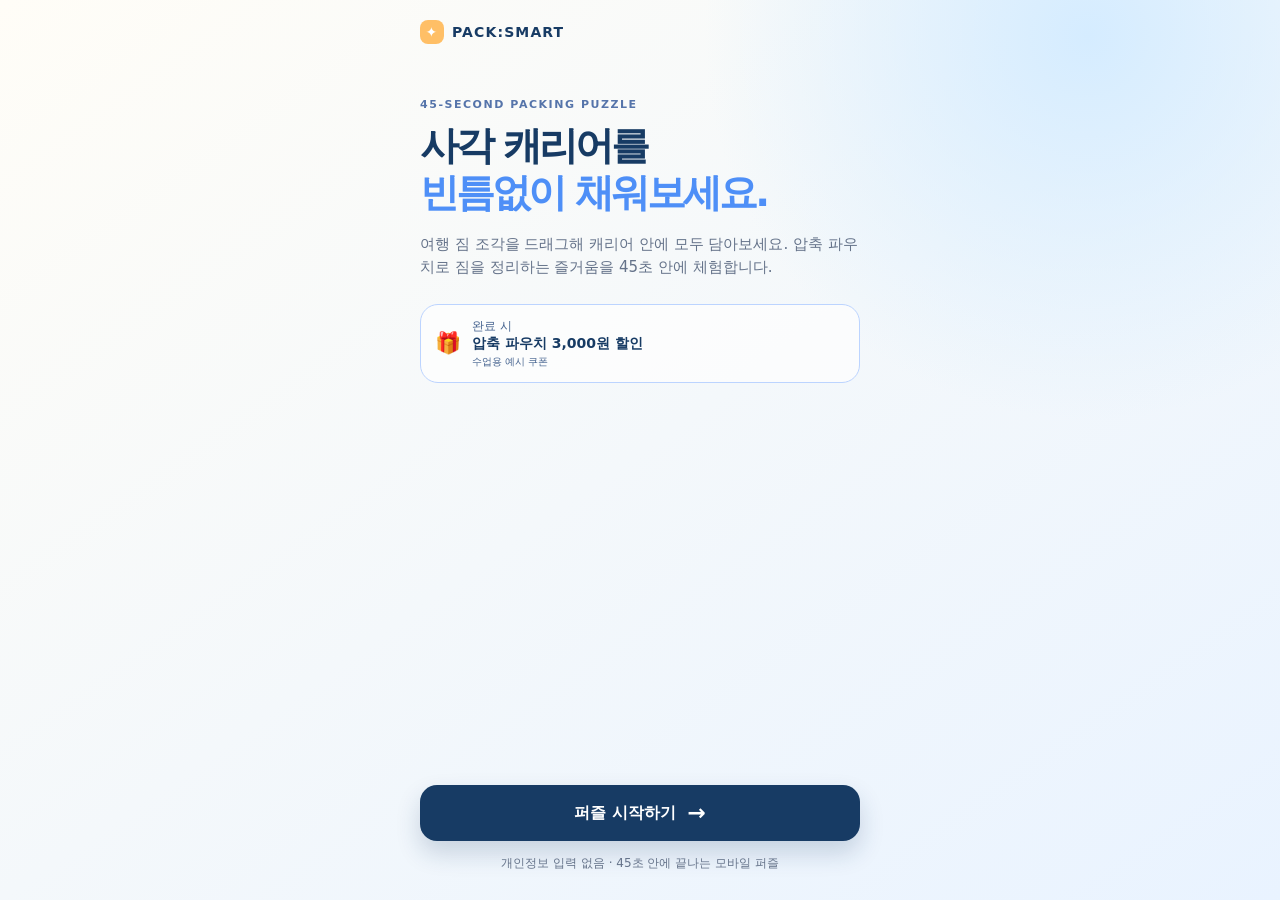
==== carry-puzzle/index.html @ 7568a16d "Align puzzle collision and drag grid" ====
<!doctype html>
<html lang="ko">
  <head>
    <meta charset="UTF-8" />
    <meta name="viewport" content="width=device-width, initial-scale=1, viewport-fit=cover" />
    <meta http-equiv="Cache-Control" content="no-cache, no-store, must-revalidate" />
    <meta http-equiv="Pragma" content="no-cache" />
    <meta http-equiv="Expires" content="0" />
    <meta name="description" content="여행 짐 조각을 사각 캐리어에 빈틈없이 담아보는 45초 압축 파우치 퍼즐 게임" />
    <meta property="og:title" content="캐리어 공간절약 퍼즐 | 여행용 압축 파우치" />
    <meta property="og:description" content="45초 안에 모든 여행 짐 조각을 사각 캐리어에 넣고 압축 파우치 혜택을 확인하세요." />
    <meta name="theme-color" content="#173b64" />
    <title>캐리어 공간절약 퍼즐 | 여행용 압축 파우치</title>
  <link rel="stylesheet" href="style.css?v=20260724-grid-sync-6" />
  </head>
  <body>
    <main class="game-shell" aria-live="polite">
      <header class="brand"><span class="brand-mark">✦</span><span>PACK:SMART</span></header>

      <section id="intro-screen" class="screen active" aria-labelledby="intro-title">
        <p class="eyebrow">45-SECOND PACKING PUZZLE</p>
        <h1 id="intro-title">사각 캐리어를<br /><strong>빈틈없이 채워보세요.</strong></h1>
        <p class="lede">여행 짐 조각을 드래그해 캐리어 안에 모두 담아보세요. 압축 파우치로 짐을 정리하는 즐거움을 45초 안에 체험합니다.</p>
        <div class="benefit-chip"><span>🎁</span><span>완료 시 <b>압축 파우치 3,000원 할인</b><small>수업용 예시 쿠폰</small></span></div>
        <button id="start-button" class="button primary">퍼즐 시작하기 <span>→</span></button>
        <p class="privacy-note">개인정보 입력 없음 · 45초 안에 끝나는 모바일 퍼즐</p>
      </section>

      <section id="game-screen" class="screen" aria-labelledby="game-title">
        <div class="game-topline"><p class="eyebrow">PACK THE CARRY-ON</p><div class="timer"><span>남은 시간</span><strong id="timer-value">30</strong></div></div>
        <h2 id="game-title">짐 조각을 모두<br />캐리어 안으로 옮겨주세요.</h2>
        <p id="game-hint" class="hint">조각을 길게 눌러 드래그하면 칸에 맞춰 놓을 수 있어요.</p>
        <div class="suitcase-wrap">
          <div class="suitcase-handle"></div>
          <div id="board" class="board" aria-label="사각 캐리어 퍼즐판"></div>
        </div>
        <p class="tray-title">아래 여행 짐을 모두 담아보세요 <span id="piece-count">0 / 12</span></p>
        <div id="tray" class="tray" aria-label="여행 짐 조각"></div>
        <button id="restart-button" class="text-button">처음부터 다시 담기</button>
      </section>

      <section id="result-screen" class="screen" aria-labelledby="result-title">
        <p id="result-eyebrow" class="eyebrow">PACKING COMPLETE</p>
        <h2 id="result-title">캐리어를<br /><strong>빈틈없이 채웠어요!</strong></h2>
        <p id="result-copy" class="lede"></p>
        <div class="offer-card"><span class="offer-label">참여 완료 혜택</span><strong>여행용 압축 파우치 <em>3,000원</em> 할인</strong><p>수업용 예시 쿠폰 · 실제 발급·할인은 제공되지 않습니다.</p><details><summary>예시 쿠폰 사용 조건 보기</summary><ul><li>여행용 압축 파우치 본품 20,000원 이상 구매 시</li><li>2026.08.01 ~ 2026.08.31</li><li>다른 쿠폰과 중복 사용 불가</li></ul></details></div>
        <!-- 제출 전 href를 실제 판매 중인 내 상품 상세 URL로 바꾸세요. -->
        <a class="button primary product-link" href="https://search.shopping.naver.com/search/all?query=%EC%97%AC%ED%96%89%EC%9A%A9%20%EC%95%95%EC%B6%95%20%ED%8C%8C%EC%9A%B0%EC%B9%98">여행용 압축 파우치 보기 <span>→</span></a>
        <button id="play-again-button" class="text-button">다시 도전하기</button>
      </section>
    </main>
  <script src="app.js?v=20260724-grid-sync-6"></script>
  </body>
</html>
---- carry-puzzle/style.css ----
:root{--ink:#173b64;--blue:#4e8ff7;--sky:#dcecff;--cream:#fffaf1;--orange:#ffad46;--line:#d7e2f2;--muted:#65738a}
*{box-sizing:border-box}
body{margin:0;min-height:100vh;background:radial-gradient(circle at 85% 4%,#d5ecff 0,transparent 24rem),linear-gradient(145deg,#fffdf7,#e9f3ff);color:var(--ink);font-family:Pretendard,"Noto Sans KR",system-ui,sans-serif}
.game-shell{width:min(100%,480px);min-height:100vh;margin:auto;padding:calc(20px + env(safe-area-inset-top)) 20px calc(28px + env(safe-area-inset-bottom));display:flex;flex-direction:column}
.brand{display:flex;align-items:center;gap:8px;font-size:14px;font-weight:900;letter-spacing:.08em}.brand-mark{display:grid;place-items:center;width:24px;height:24px;border-radius:8px;background:#ffbf66;color:#fff}
.screen{display:none;flex:1;flex-direction:column;animation:enter .28s ease}.screen.active{display:flex}.eyebrow{margin:clamp(32px,6vh,58px) 0 12px;color:#5574aa;font-size:11px;letter-spacing:.14em;font-weight:900}
h1,h2{margin:0;line-height:1.2;font-size:clamp(29px,7.8vw,39px);letter-spacing:-.075em}h1 strong,h2 strong{color:var(--blue)}.lede{margin:16px 0 22px;color:var(--muted);font-size:15px;line-height:1.58}
.benefit-chip{display:flex;align-items:center;gap:11px;margin:2px 0 20px;padding:13px 14px;border:1px solid #bcd4ff;border-radius:18px;background:#ffffffae;color:#45638f;font-size:12px}.benefit-chip>span:first-child{font-size:21px}.benefit-chip b,.benefit-chip small{display:block}.benefit-chip b{margin-bottom:2px;color:var(--ink);font-size:14px}
.button{min-height:56px;border:0;border-radius:17px;display:flex;align-items:center;justify-content:center;gap:12px;font:inherit;font-weight:900;text-decoration:none;cursor:pointer}.primary{margin-top:auto;background:var(--ink);color:#fff;box-shadow:0 12px 25px #173b6430}.primary span{font-size:22px;line-height:0}.privacy-note{text-align:center;margin:14px 0 0;color:var(--muted);font-size:12px}
.game-topline{display:flex;justify-content:space-between;align-items:flex-start}.game-topline .eyebrow{margin-bottom:12px}.timer{margin-top:24px;min-width:66px;padding:6px 9px;border:1px solid #b9d0f9;border-radius:14px;background:#fff;text-align:center}.timer span{display:block;color:#6380aa;font-size:9px;font-weight:800}.timer strong{display:block;margin-top:1px;color:#ec6a45;font-size:23px;line-height:1}.hint{margin:12px 0 13px;color:var(--muted);font-size:13px;line-height:1.45}
.suitcase-wrap{position:relative;padding:18px 13px 13px;border-radius:26px;background:linear-gradient(145deg,#244d78,#123254);box-shadow:inset 0 1px #ffffff42,0 16px 28px #15376035}.suitcase-handle{position:absolute;top:5px;left:50%;width:82px;height:13px;transform:translateX(-50%);border:4px solid #0d2540;border-bottom:0;border-radius:14px 14px 0 0}.board{position:relative;aspect-ratio:8/6;overflow:hidden;border:9px solid #0c2845;border-radius:18px;background-color:#f6d9ad;background-image:linear-gradient(#ca9a62 1px,transparent 1px),linear-gradient(90deg,#ca9a62 1px,transparent 1px);background-size:12.5% 16.6667%;box-shadow:inset 0 0 0 2px #ffe8c6}
.tray-title{margin:15px 0 8px;font-size:13px;font-weight:800}.tray-title span{float:right;color:#5473a5}.tray{display:flex;flex-wrap:wrap;align-items:flex-start;gap:8px;min-height:118px;padding:10px;border:1px dashed #b9c9df;border-radius:18px;background:#ffffff93}
.piece{position:relative;display:flex;align-items:flex-end;justify-content:center;min-width:0;min-height:37px;padding:5px;border:2px solid #ffffffb8;border-radius:10px;color:#173b64;font-size:11px;font-weight:900;line-height:1.05;text-align:center;box-shadow:0 4px 10px #183c631d;cursor:grab;touch-action:none;user-select:none;background-repeat:no-repeat}.piece:active{cursor:grabbing}.piece-outline{position:absolute;inset:0;z-index:1;overflow:visible;pointer-events:none}.piece-cell{fill:transparent!important;opacity:0}.piece-outline path{fill:none;stroke:#0d4f91b8;stroke-width:1.5;stroke-dasharray:6 4;stroke-linecap:round;stroke-linejoin:round;vector-effect:non-scaling-stroke}.piece-label{position:absolute;z-index:2;bottom:4px;left:var(--label-left,0);box-sizing:border-box;width:var(--label-width,100%);max-width:var(--label-width,100%);padding:3px 3px;border-radius:6px;background:#ffffffe8;overflow:hidden;text-overflow:ellipsis;white-space:nowrap;font-size:clamp(8px,2.7vw,11px)}.piece.dragging{position:fixed!important;z-index:50!important;pointer-events:none;opacity:.92;transform:rotate(3deg) scale(1.03);box-shadow:0 15px 26px #12385c55}.piece.placed{border-radius:6px;box-shadow:inset 0 0 0 1px #173b6422}
.piece-pouch .piece-label,.piece[data-id="pouch"] .piece-label{top:7px!important;bottom:auto!important;left:7px!important;width:calc(100% - 14px)!important;max-width:calc(100% - 14px)!important;padding:3px 4px;font-size:9px}.piece-pouch{filter:drop-shadow(0 4px 5px #183c6324)!important}
.drop-preview{position:absolute;z-index:4;display:flex;align-items:flex-end;justify-content:center;padding:5px;border:3px solid #fff8;border-radius:7px;color:#173b64;font-size:12px;font-weight:900;pointer-events:none;opacity:.8;box-shadow:0 8px 16px #173b6435;background-repeat:no-repeat}.drop-preview.invalid{filter:grayscale(1);opacity:.38}
.text-button{border:0;background:transparent;color:#55719a;padding:14px;font:inherit;font-size:13px;text-decoration:underline;cursor:pointer}.offer-card{margin-top:18px;padding:16px 17px;border:1px solid #bfd5ff;border-radius:18px;background:#f2f7ff}.offer-label{display:block;margin-bottom:5px;color:#5272ae;font-size:11px;font-weight:900}.offer-card strong{font-size:18px}.offer-card em{color:#3471e6;font-style:normal}.offer-card p{margin:7px 0 11px;color:#566b8d;font-size:11px;line-height:1.45}.offer-card summary{color:#4e6595;font-size:12px;cursor:pointer}.offer-card ul{margin:9px 0 0;padding-left:17px;color:#53617d;font-size:11px;line-height:1.7}.product-link{margin-top:14px}
@keyframes enter{from{opacity:0;transform:translateY(7px)}to{opacity:1;transform:none}}
@media(max-width:360px){.game-shell{padding-left:15px;padding-right:15px}.piece{font-size:10px}.tray{gap:6px}}
@media(prefers-reduced-motion:reduce){*,*:before,*:after{animation-duration:.01ms!important;transition-duration:.01ms!important}}
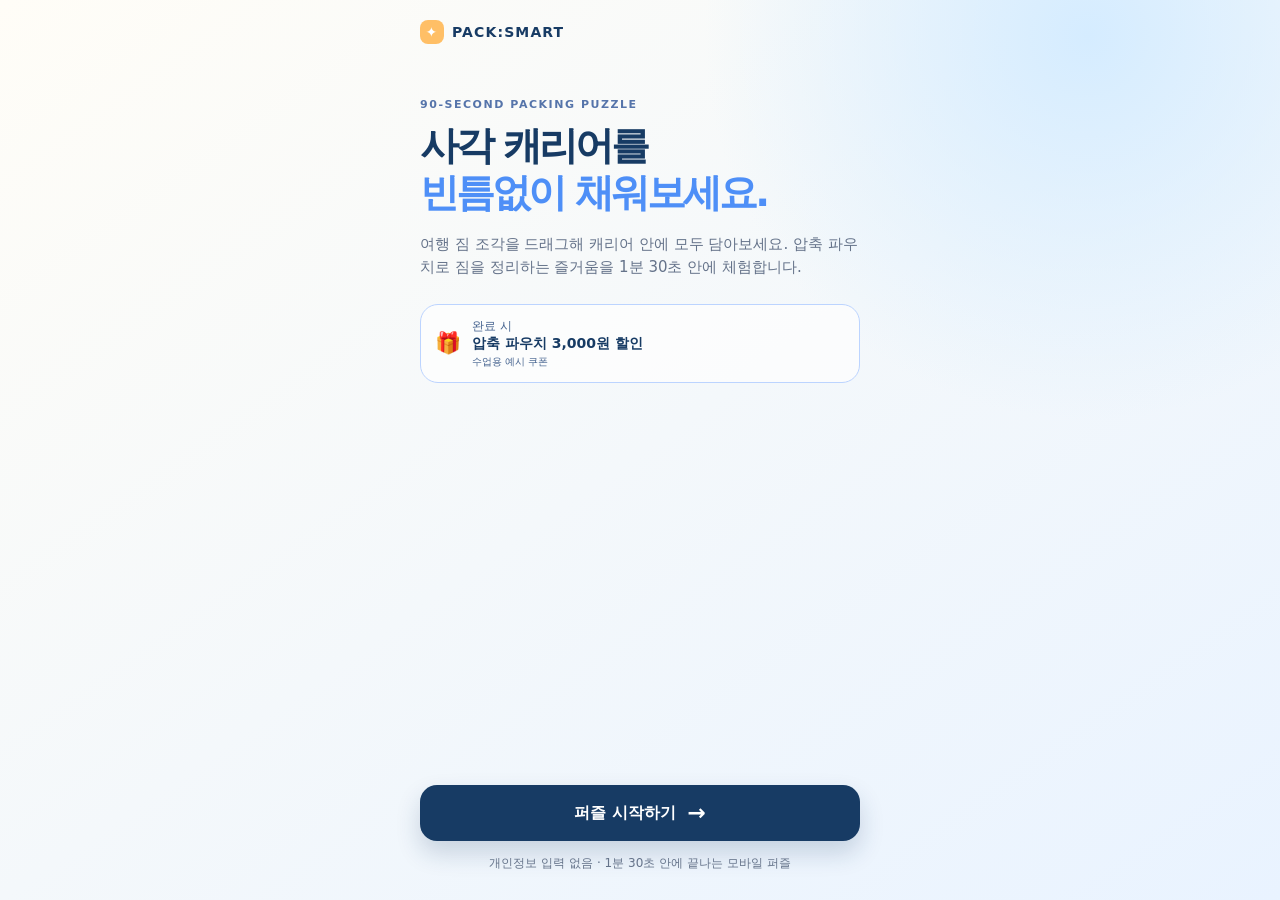
==== commit 855f9a92: "Update puzzle copy for 90 second timer" ====
--- a/carry-puzzle/index.html
+++ b/carry-puzzle/index.html
@@ -6,28 +6,28 @@
     <meta http-equiv="Cache-Control" content="no-cache, no-store, must-revalidate" />
     <meta http-equiv="Pragma" content="no-cache" />
     <meta http-equiv="Expires" content="0" />
-    <meta name="description" content="여행 짐 조각을 사각 캐리어에 빈틈없이 담아보는 45초 압축 파우치 퍼즐 게임" />
+    <meta name="description" content="여행 짐 조각을 사각 캐리어에 빈틈없이 담아보는 1분 30초 압축 파우치 퍼즐 게임" />
     <meta property="og:title" content="캐리어 공간절약 퍼즐 | 여행용 압축 파우치" />
-    <meta property="og:description" content="45초 안에 모든 여행 짐 조각을 사각 캐리어에 넣고 압축 파우치 혜택을 확인하세요." />
+    <meta property="og:description" content="1분 30초 안에 모든 여행 짐 조각을 사각 캐리어에 넣고 압축 파우치 혜택을 확인하세요." />
     <meta name="theme-color" content="#173b64" />
     <title>캐리어 공간절약 퍼즐 | 여행용 압축 파우치</title>
-  <link rel="stylesheet" href="style.css?v=20260724-grid-sync-6" />
+  <link rel="stylesheet" href="style.css?v=20260724-copy-90-11" />
   </head>
   <body>
     <main class="game-shell" aria-live="polite">
       <header class="brand"><span class="brand-mark">✦</span><span>PACK:SMART</span></header>
 
       <section id="intro-screen" class="screen active" aria-labelledby="intro-title">
-        <p class="eyebrow">45-SECOND PACKING PUZZLE</p>
+        <p class="eyebrow">90-SECOND PACKING PUZZLE</p>
         <h1 id="intro-title">사각 캐리어를<br /><strong>빈틈없이 채워보세요.</strong></h1>
-        <p class="lede">여행 짐 조각을 드래그해 캐리어 안에 모두 담아보세요. 압축 파우치로 짐을 정리하는 즐거움을 45초 안에 체험합니다.</p>
+        <p class="lede">여행 짐 조각을 드래그해 캐리어 안에 모두 담아보세요. 압축 파우치로 짐을 정리하는 즐거움을 1분 30초 안에 체험합니다.</p>
         <div class="benefit-chip"><span>🎁</span><span>완료 시 <b>압축 파우치 3,000원 할인</b><small>수업용 예시 쿠폰</small></span></div>
         <button id="start-button" class="button primary">퍼즐 시작하기 <span>→</span></button>
-        <p class="privacy-note">개인정보 입력 없음 · 45초 안에 끝나는 모바일 퍼즐</p>
+        <p class="privacy-note">개인정보 입력 없음 · 1분 30초 안에 끝나는 모바일 퍼즐</p>
       </section>
 
       <section id="game-screen" class="screen" aria-labelledby="game-title">
-        <div class="game-topline"><p class="eyebrow">PACK THE CARRY-ON</p><div class="timer"><span>남은 시간</span><strong id="timer-value">30</strong></div></div>
+        <div class="game-topline"><p class="eyebrow">PACK THE CARRY-ON</p><div class="timer"><span>남은 시간</span><strong id="timer-value">1:30</strong></div></div>
         <h2 id="game-title">짐 조각을 모두<br />캐리어 안으로 옮겨주세요.</h2>
         <p id="game-hint" class="hint">조각을 길게 눌러 드래그하면 칸에 맞춰 놓을 수 있어요.</p>
         <div class="suitcase-wrap">
@@ -49,6 +49,6 @@
         <button id="play-again-button" class="text-button">다시 도전하기</button>
       </section>
     </main>
-  <script src="app.js?v=20260724-grid-sync-6"></script>
+  <script src="app.js?v=20260724-copy-90-11"></script>
   </body>
 </html>
